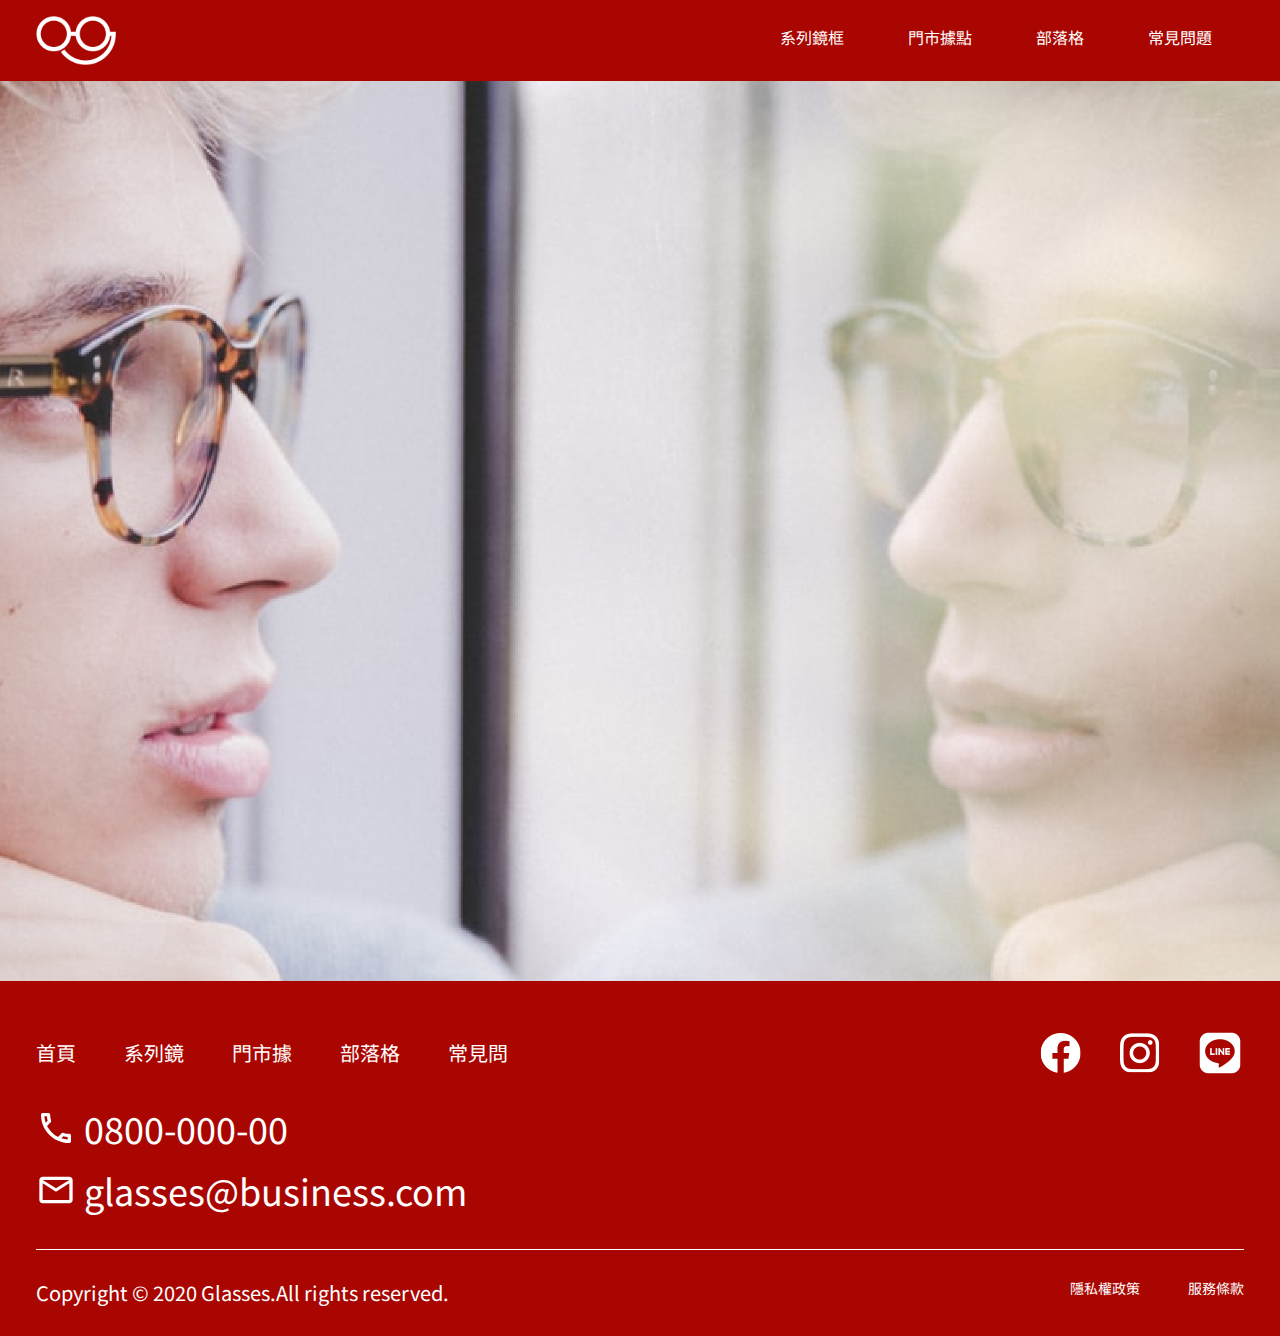
==== index-backup.html @ 694d6b9e "新增banner" ====
<!DOCTYPE html>
<html lang="en">
<head>
    <meta charset="UTF-8">
    <meta http-equiv="X-UA-Compatible" content="IE=edge">
    <meta name="viewport" content="width=device-width, initial-scale=1.0">
    <title>第三週 眼鏡官網</title>

    <link rel="preconnect" href="https://fonts.googleapis.com">
    <link rel="preconnect" href="https://fonts.gstatic.com" crossorigin>
    <link
        href="https://fonts.googleapis.com/css2?family=Noto+Sans+TC:wght@400;700&family=Roboto:ital,wght@0,400;0,500;0,700;1,900&display=swap"
        rel="stylesheet">

    <link rel="stylesheet" href="./all.css">
</head>
<body>
    <div class="header bg-block-red">
        <div class="container d-flex flex-jcsb wrap">
            <a class="item logo" href="index.html">
                <img src="./images/logo-white.png" alt="Logo">
            </a>
            <ul class="item menu text-white d-flex font-s wrap">
                <li class="menu-item"><a href="#">系列鏡框</a></li>
                <li class="menu-item"><a href="#">門市據點</a></li>
                <li class="menu-item"><a href="#">部落格</a></li>
                <li class="menu-item"><a href="#">常見問題</a></li>
            </ul>
        </div>
    </div>

    <div class="banner">
        <p>&nbsp;</p>
        <p>&nbsp;</p>
        <p>&nbsp;</p>
        <p>&nbsp;</p>
        <p>&nbsp;</p>
        <p>&nbsp;</p>
    </div>
    <div class="about-u"></div>
    <div class="classic-prod"></div>
    <div class="design-prod"></div>
    <div class="recommend"></div>
    <div class="contact"></div>

    <footer class="bg-block-red text-white fw-4">
        <div class="container">
            <div class="content d-flex flex-column">
                <div class="d-flex flex-jcsb flex-alic">
                    <ul class="d-flex webmap font-m mb-4">
                        <li><a href="#">首頁</a></li>
                        <li><a href="#">系列鏡</a></li>
                        <li><a href="#">門市據</a></li>
                        <li><a href="#">部落格</a></li>
                        <li><a href="#">常見問</a></li>
                    </ul>
                    <div class="community d-flex">
                        <img src="./images/ic-social-fb.png" alt="facebook">
                        <img src="./images/ic_social_ig.png" alt="instagram">
                        <img src="./images/ic_social_line.png" alt="line">
                    </div>
                </div>
                <ul class="contact">
                    <li><a class="d-flex flex-alic" href="tel:080000000"><img src="./images/call_white_24dp.svg" alt="call-icon">&nbsp;<span>0800-000-00</span></a></li>
                    <li><a class="d-flex flex-alic" href="mailto:glasses@business.co"><img src="./images/email_white_24dp.svg" alt="email-icon">&nbsp;<span>glasses@business.com</span></a></li>
                </ul>
            </div>

            <div class="copyright d-flex flex-jcsb flex-alifs">
                <p class="font-m">Copyright © 2020 Glasses.All rights reserved.</p> 
                <ul class="d-flex">
                    <li class="mb-1 font-xs"><a href="#">隱私權政策</a></li>
                    <li class="mb-1 font-xs"><a href="#">服務條款</a></li>
                </ul>
            </div>
        </div>
    </footer>
</body> 
</html>
---- all.css ----
/* http://meyerweb.com/eric/tools/css/reset/ 
   v2.0 | 20110126
   License: none (public domain)
*/

html, body, div, span, applet, object, iframe,
h1, h2, h3, h4, h5, h6, p, blockquote, pre,
a, abbr, acronym, address, big, cite, code,
del, dfn, em, img, ins, kbd, q, s, samp,
small, strike, strong, sub, sup, tt, var,
b, u, i, center,
dl, dt, dd, ol, ul, li,
fieldset, form, label, legend,
table, caption, tbody, tfoot, thead, tr, th, td,
article, aside, canvas, details, embed, 
figure, figcaption, footer, header, hgroup, 
menu, nav, output, ruby, section, summary,
time, mark, audio, video {
	margin: 0;
	padding: 0;
	border: 0;
	font-size: 100%;
/*	font: inherit; */
	vertical-align: baseline;
}
/* HTML5 display-role reset for older browsers */
article, aside, details, figcaption, figure, 
footer, header, hgroup, menu, nav, section {
	display: block;
}
body {
	line-height: 1;
}
ol, ul {
	list-style: none;
}
blockquote, q {
	quotes: none;
}
blockquote:before, blockquote:after,
q:before, q:after {
	content: '';
	content: none;
}
table {
	border-collapse: collapse;
	border-spacing: 0;
}

*, *::before, *::after{
    box-sizing: border-box;
}
img {
    vertical-align: middle;
    max-width: 100%;
    height: auto;
}
body {
    font-family: 'Noto Sans TC', 'Roboto', -apple-system, BlinkMacSystemFont, 'Segoe UI', "Microsoft JhengHei", "Helvetica Meue", sans-serif;
}
.text-white{
	color: #fff;
}
.fw-4{
	font-weight: 400 !important;
}
.fw-5{
	font-weight: 500;
}
.fw-7{
	font-weight: 700;
}
.fw-9{
	font-weight: 900;
}
.font-xs {
	font-size: 14px;
	line-height: 21px;
}
.font-s {
	font-size: 16px;
	line-height: 24px;
}
.font-m{
	font-size: 20px;
	line-height: 30px;
}
.font-l {
	font-size: 36px;
	line-height: 54px;
}
.font-xl {
	font-size: 64px;
	line-height: 96px;
}
.text-primary {
	color: #650300;
}
.text-secondary {
	color: #AA0601;
}
.bg-light {
	background-color: #FBF2F2;
}
.bg-primary {
	background-color: #AA0601;
}
.bg-brickRed {
	background-color: #650300;
}

.mx-auto{
	margin-right: auto;
	margin-left: auto;
}
.w-100{
	width: 100%;
}

.pt-1 {
	padding-top: 8px;
}
.pt-2 {
	padding-top: 16px;
}
.pt-3 {
	padding-top: 24px;
}
.pt-4 {
	padding-top: 32px;
}
.pt-5 {
	padding-top: 40px;
}
.pt-6 {
	padding-top: 48px;
}
.pt-7 {
	padding-top: 56px;
}
.pt-8 {
	padding-top:64px;
}
.pb-1 {
	padding-bottom: 8px;
}
.pb-2 {
	padding-bottom: 16px;
}
.pb-3 {
	padding-bottom: 24px;
}
.pb-4 {
	padding-bottom: 32px;
}

.mt-1 {
	margin-top: 8px;
}
.mt-2 {
	margin-top: 16px;
}
.mt-3 {
	margin-top: 24px;
}
.mt-4 {
	margin-top: 32px;
}
.mb-1 {
	margin-bottom: 8px;
}
.mb-2 {
	margin-bottom: 16px;
}
.mb-3 {
	margin-bottom: 24px;
}
.mb-4 {
	margin-bottom: 32px;
}

.d-flex{
	display: flex;
}
.wrap{
	flex-wrap: wrap;
}
.flex-column{
	flex-direction: column;
}
.flex-jcc{
	justify-content: center;
}
.flex-jcsb{
	justify-content: space-between;
}
.flex-alifs{
	align-items: flex-start;
}
.flex-alic{
	align-items: center;
}
.align-item-end{
	align-items: flex-end;
}

.all-screen{
	height: 100vh;
}
.btn-shopp {
	padding: 6px 12px;
	background-color: #AA0601;
	color: #fff;
	text-decoration: none;
}
.container {
    max-width: 1296px;
	margin: 0 auto;
	padding: 0 36px;
}
@media (max-width:992px) {
    .container {
		max-width: 100%;
        padding: 0 36px;
    }
}
@media (max-width:767px) {
    .container {
		max-width: 100%;
		margin: 0 auto;
		padding: 0;
    }
	.menu {
		max-width: 100%;
	}
	.menu-item {
		max-width: 50%;
	}
}
.bg-block-red {
	background-color: #AA0601;
}

/** header **/
.item {
	padding-top: 16px;
	padding-bottom: 16px;	
}
.header img {
	max-width: 80px;
}
.menu-item {
	text-align: center;
}
.menu a {
	text-decoration: none;
	color: #fff;
	padding: 9px 32px;
	display: block;
}

@media (max-width:767px) {
	.header .item{
		margin: 0 auto;
	}
	.header .menu {
		padding: 0;
		width: 100%;
	}
	.menu a {
		padding-top: 11px;
		padding-bottom: 11px;
	}
	.menu-item{
		width: 50%;
		border: 1px solid #fff;
		font-size: 16px;
		line-height: 24px;
	}
}
/** header end **/

/** footer **/
footer {
	padding-top: 16px;
}
footer .content{
	padding-top: 32px;
    padding-bottom: 24px;
}
.community img {
	width: 48px;
	margin-left: 32px;
	object-fit:contain;
}
footer a {
	text-decoration: none;
	color: #fff;
}
footer .webmap {
	margin: 0 -24px;
}
footer .webmap li{
	padding: 0 24px;
}
footer .contact {
	font-size: 36px;
	line-height: 54px;
	margin-top: 24px;
}
footer .contact li {
	margin-bottom: 8px;
}
footer .contact img {
	width: 40px;
}
.copyright {
		padding: 28px 0;
}
.copyright ul{
		margin: 0 -24px;
}
.copyright li{
		padding: 0 24px;
}

@media (max-width:992px) {
	footer {
	padding-top: 16px;
}
	.community img {
		width: 40px;
		margin-left: 16px;
	}
	footer .contact img {
		width: 40px;
		text-align: start;
	}
	.copyright li {
		font-size: 16px;
		line-height: 24px;
	}
}

@media (max-width:767px) {
	.community img {
		width: 24px;
		margin-left: 8px;
	}
	footer {
		padding-top: 24px;
		padding-left: 14px;
		padding-right: 14px;
	}
	footer .content {
		padding: 0;
		display: flex;
		flex-direction: row-reverse;
		justify-content: space-between;
		align-items: flex-start;
	}
	.webmap {
		display: none;
	}
	footer .contact {
		margin: 0;
		font-size: 16px;
		line-height: 24px;
		padding-bottom: 16px;
	}
	footer .contact img {
		width: 18px;
	}
	.copyright {
		padding: 16px 0;
	}
	.copyright p{
		margin-bottom: 8px;
	}
	.copyright, .copyright ul{
		flex-direction: column;
	}
	.copyright li {
		font-size: 16px;
		line-height: 24px;
	}
}

.copyright {
	border-top: 1px solid #fff;
}
/** footer end **/

/** bnner **/
.banner {
	background: url(./images/home-header.png) center no-repeat;
	background-size: cover;
	height: 100vh;
}
@media (max-width:767px) {
	.banner {
		background: url(./images/home-header-sm.png) center no-repeat;
		background-size: cover;
		height: 100vh;
	}
}
/** bnner end **/
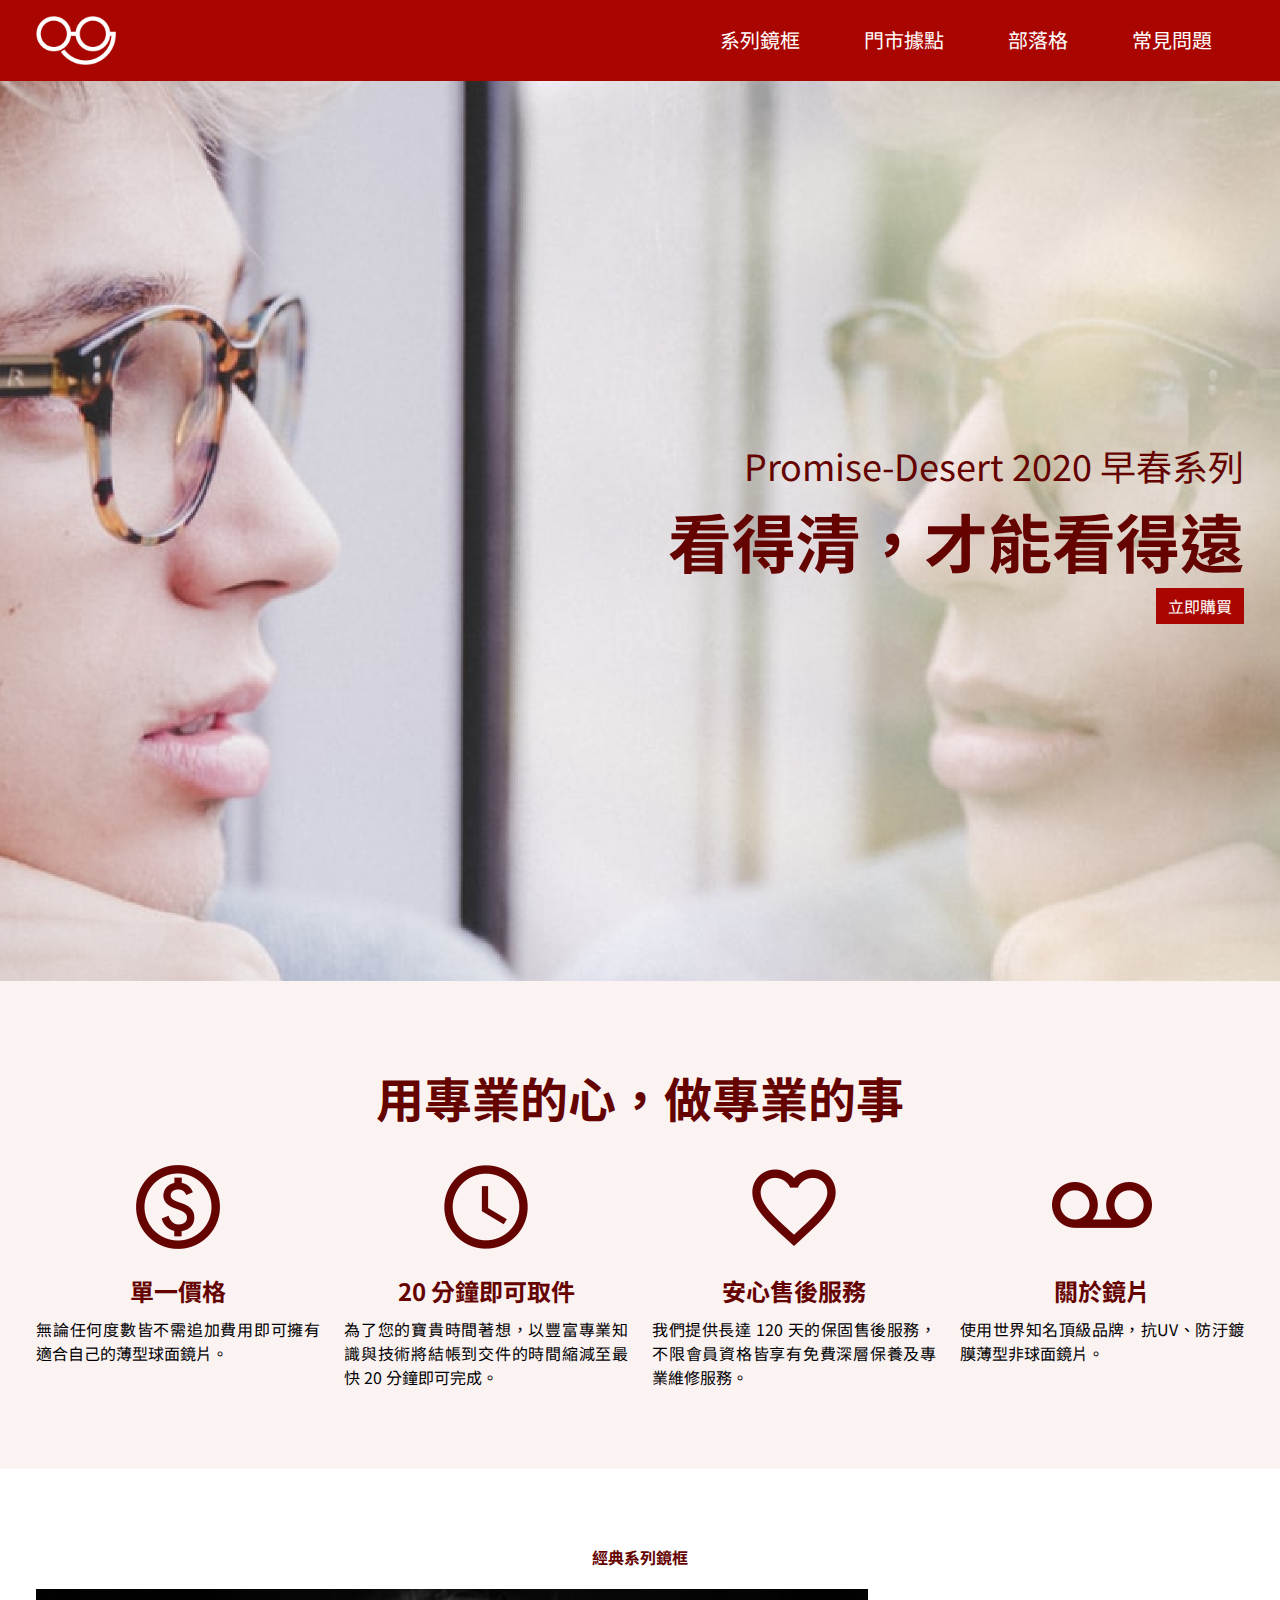
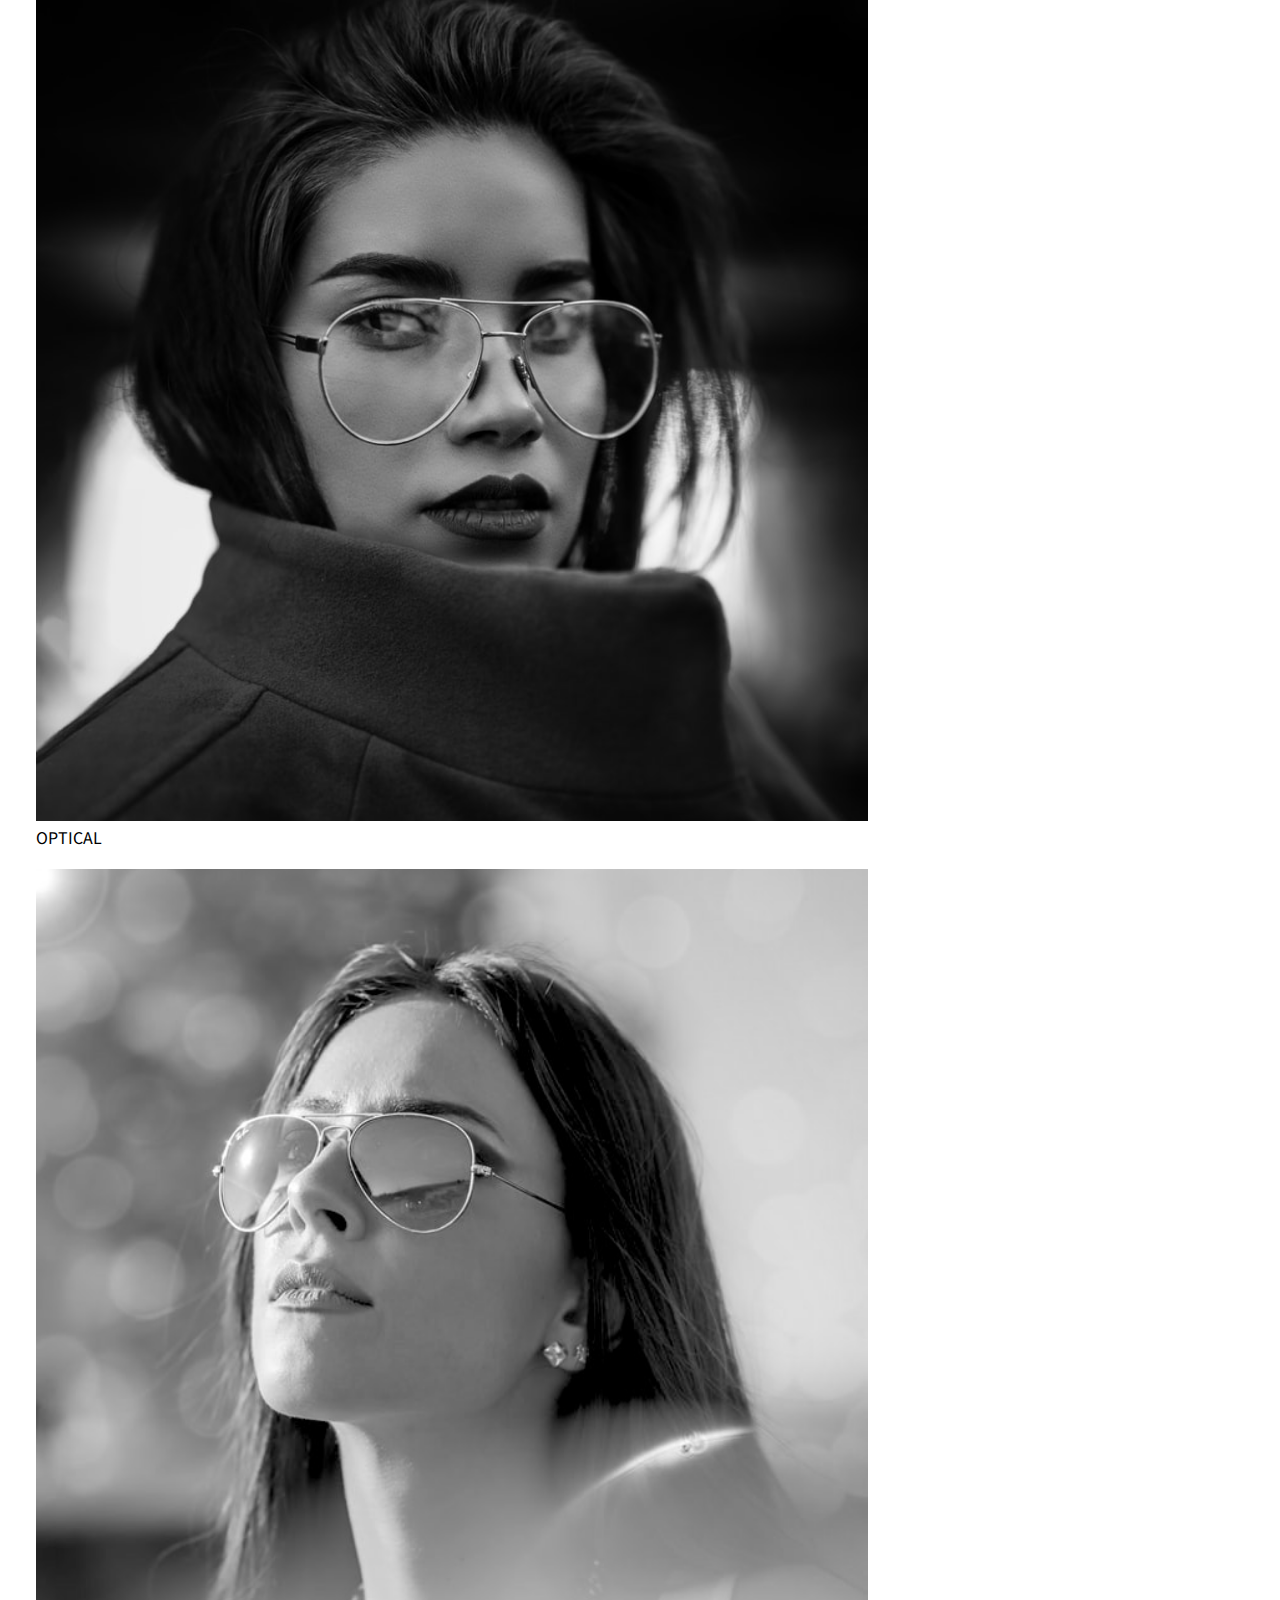
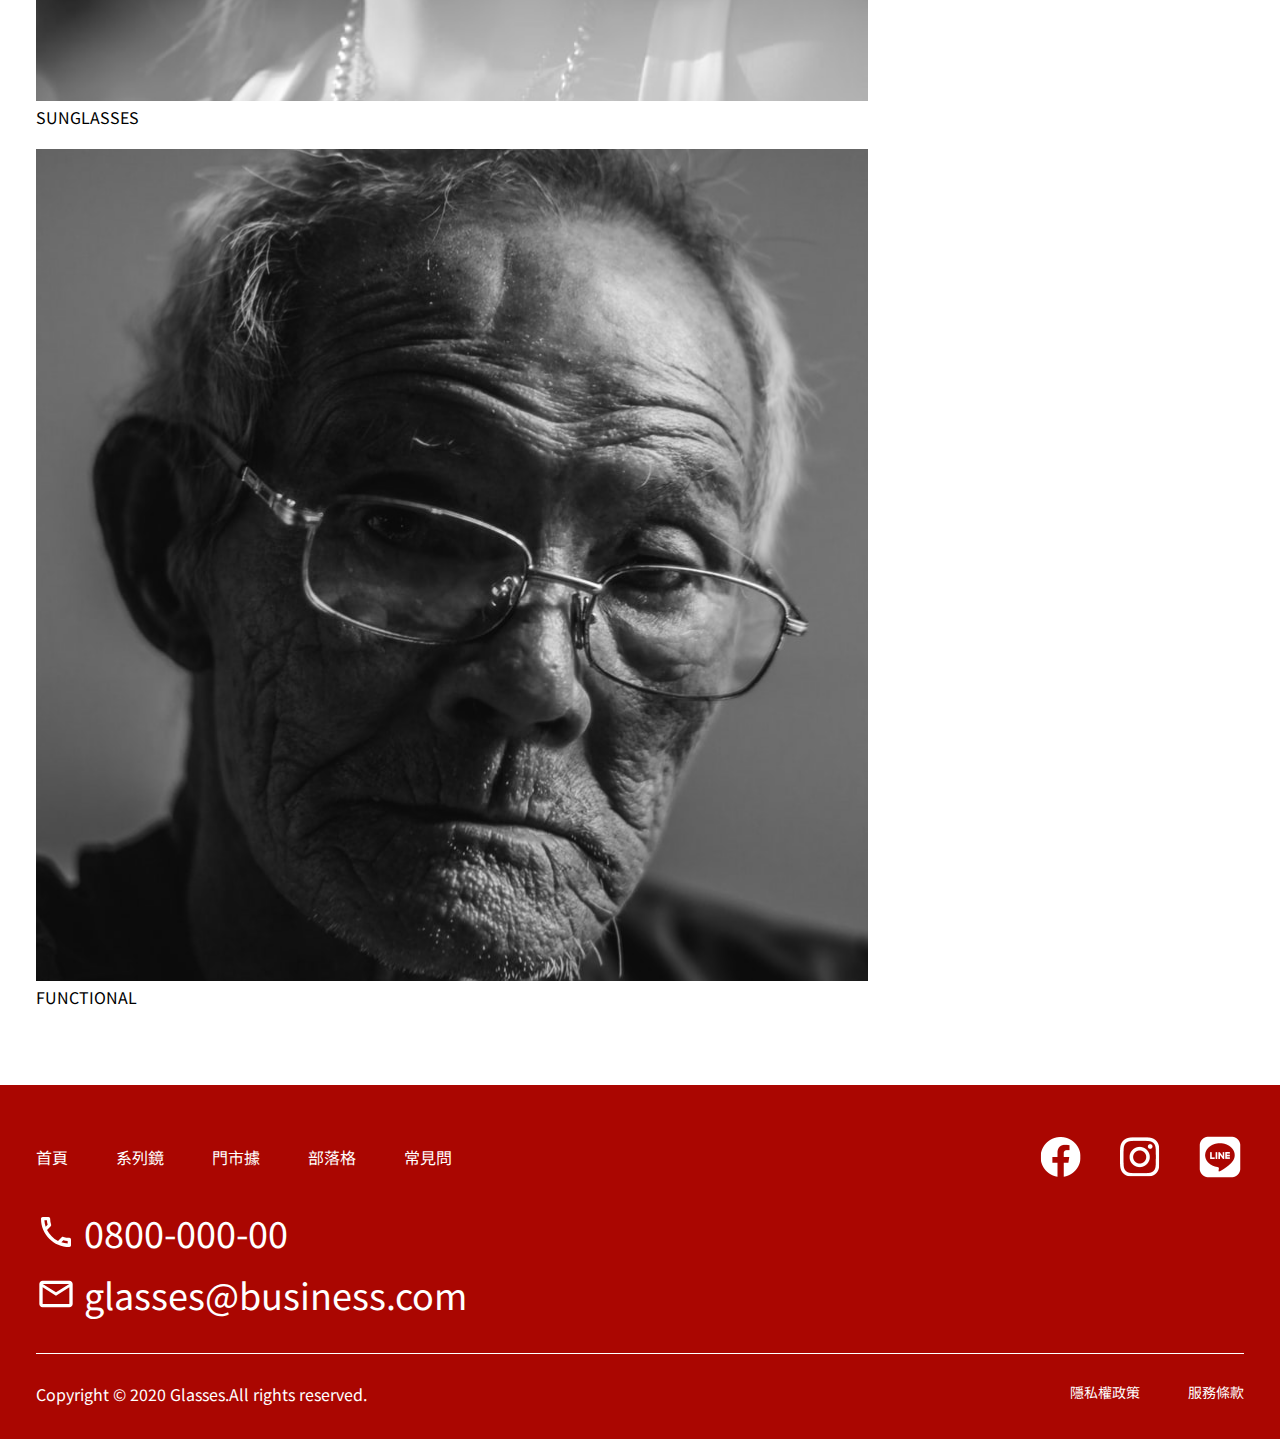
==== commit fd28be36: "week-3 ok" ====
--- a/index-backup.html
+++ b/index-backup.html
@@ -20,7 +20,7 @@
             <a class="item logo" href="index.html">
                 <img src="./images/logo-white.png" alt="Logo">
             </a>
-            <ul class="item menu text-white d-flex font-s wrap">
+            <ul class="item menu text-white d-flex font-m wrap">
                 <li class="menu-item"><a href="#">系列鏡框</a></li>
                 <li class="menu-item"><a href="#">門市據點</a></li>
                 <li class="menu-item"><a href="#">部落格</a></li>
@@ -29,16 +29,65 @@
         </div>
     </div>
 
-    <div class="banner">
-        <p>&nbsp;</p>
-        <p>&nbsp;</p>
-        <p>&nbsp;</p>
-        <p>&nbsp;</p>
-        <p>&nbsp;</p>
-        <p>&nbsp;</p>
-    </div>
-    <div class="about-u"></div>
-    <div class="classic-prod"></div>
+    <section class="banner">
+        <div class="container">
+            <div class="main d-flex flex-column flex-jcc align-item-end">
+                <p class="font-l text-primary">Promise-Desert 2020 早春系列</p>
+                <div class="title font-xl fw-7 text-primary">看得清，才能看得遠</div>
+                <a class="font-s btn-shopp" href="#">立即購買</a>
+            </div>
+        </div>
+    </section>
+
+    <section class="about-us bg-light pt-10 pb-10">
+        <div class="container">
+            <div class="slogan text-primary fw-7 text-center">用專業的心，做專業的事</div>
+            <div class="feature text-center">
+                <ul class="d-flex flex-jcsb wrap">
+                    <li class="mt-3 mx-auto">
+                        <div class="feature-icon"><img src="./images/home-section2-1.png" alt="單一價格"></div>
+                        <p class="feature-tt text-primary mt-2">單一價格</p>
+                        <p class="font-s text-justify mt-1">無論任何度數皆不需追加費用即可擁有適合自己的薄型球面鏡片。</p>
+                    </li>
+                    <li class="mt-3 mx-auto">
+                        <div class="feature-icon"><img src="./images/home-section2-2.png" alt="20 分鐘即可取件"></div>
+                        <p class="feature-tt text-primary mt-2">20 分鐘即可取件</p>
+                        <p class="font-s text-justify mt-1">為了您的寶貴時間著想，以豐富專業知識與技術將結帳到交件的時間縮減至最快 20 分鐘即可完成。</p>
+                    </li>
+                    <li class="mt-3 mx-auto">
+                        <div class="feature-icon"><img src="./images/home-section2-3.png" alt="安心售後服務"></div>
+                        <p class="feature-tt text-primary mt-2">安心售後服務</p>
+                        <p class="font-s text-justify mt-1">我們提供長達 120 天的保固售後服務，不限會員資格皆享有免費深層保養及專業維修服務。</p>
+                    </li>
+                    <li class="mt-3 mx-auto">
+                        <div class="feature-icon"><img src="./images/home-section2-4.png" alt="關於鏡片"></div>
+                        <p class="feature-tt text-primary mt-2">關於鏡片</p>
+                        <p class="font-s text-justify mt-1">使用世界知名頂級品牌，抗UV、防汙鍍膜薄型非球面鏡片。</p>
+                    </li>
+                </ul>
+            </div>
+
+        </div>
+    </section>
+    <section class="classic-prod pt-10 pb-10">
+        <div class="container">
+            <div class="option-tt fw-7 text-primary text-center">經典系列鏡框</div>
+            <div class="row d-flex wrap">
+                <div class="prod-item mt-3">
+                    <img src="./images/home-section3-1.png" alt="">
+                    <p class="mt-1 prod-name font-2l">OPTICAL</p>
+                </div>
+                <div class="prod-item mt-3">
+                    <img src="./images/home-section3-2.png" alt="">
+                    <p class="mt-1 prod-name font-2l">SUNGLASSES</p>
+                </div>
+                <div class="prod-item mt-3">
+                    <img src="./images/home-section3-3.png" alt="">
+                    <p class="mt-1 prod-name font-2l">FUNCTIONAL</p>
+                </div>
+            </div>
+        </div>
+    </section>
     <div class="design-prod"></div>
     <div class="recommend"></div>
     <div class="contact"></div>
@@ -47,7 +96,7 @@
         <div class="container">
             <div class="content d-flex flex-column">
                 <div class="d-flex flex-jcsb flex-alic">
-                    <ul class="d-flex webmap font-m mb-4">
+                    <ul class="d-flex webmap font-s mb-4">
                         <li><a href="#">首頁</a></li>
                         <li><a href="#">系列鏡</a></li>
                         <li><a href="#">門市據</a></li>
@@ -67,7 +116,7 @@
             </div>
 
             <div class="copyright d-flex flex-jcsb flex-alifs">
-                <p class="font-m">Copyright © 2020 Glasses.All rights reserved.</p> 
+                <p class="font-s">Copyright © 2020 Glasses.All rights reserved.</p> 
                 <ul class="d-flex">
                     <li class="mb-1 font-xs"><a href="#">隱私權政策</a></li>
                     <li class="mb-1 font-xs"><a href="#">服務條款</a></li>
--- a/all.css
+++ b/all.css
@@ -113,6 +113,12 @@
 	margin-right: auto;
 	margin-left: auto;
 }
+.text-center {
+	text-align: center;
+}
+.text-justify {
+	text-align: justify;
+}
 .w-100{
 	width: 100%;
 }
@@ -141,6 +147,14 @@
 .pt-8 {
 	padding-top:64px;
 }
+.pt-9 {
+	padding-top:72px;
+}
+.pt-10 {
+	padding-top:80px;
+}
+
+
 .pb-1 {
 	padding-bottom: 8px;
 }
@@ -153,6 +167,18 @@
 .pb-4 {
 	padding-bottom: 32px;
 }
+.pb-10 {
+	padding-bottom: 80px;
+}
+@media (max-width:767px) {
+	.pt-10 {
+		padding-top: 40px;
+	}
+	.pb-10 {
+	padding-bottom: 40px;
+	}
+}
+
 
 .mt-1 {
 	margin-top: 8px;
@@ -204,9 +230,6 @@
 	align-items: flex-end;
 }
 
-.all-screen{
-	height: 100vh;
-}
 .btn-shopp {
 	padding: 6px 12px;
 	background-color: #AA0601;
@@ -278,7 +301,7 @@
 		line-height: 24px;
 	}
 }
-/** header end **/
+/** header END **/
 
 /** footer **/
 footer {
@@ -389,7 +412,7 @@
 .copyright {
 	border-top: 1px solid #fff;
 }
-/** footer end **/
+/** footer END **/
 
 /** bnner **/
 .banner {
@@ -397,11 +420,68 @@
 	background-size: cover;
 	height: 100vh;
 }
+.main {
+	height: 100vh;
+}
 @media (max-width:767px) {
 	.banner {
 		background: url(./images/home-header-sm.png) center no-repeat;
 		background-size: cover;
-		height: 100vh;
-	}
-}
-/** bnner end **/
+		height: 400px;
+		padding: 0 14px;
+	}
+	.banner .main {
+		height: 400px;
+	}
+	.banner p {
+		font-size: 16px;
+		line-height: 24px;
+	}
+	.banner .title {
+		font-size: 24px;
+		line-height: 36px;
+	}
+}
+/** bnner END **/
+
+/** about-us **/
+.slogan{
+	font-size: 48px;
+	line-height: 72px;
+}
+.feature li {
+	max-width: 25%;
+}
+.feature-icon img{
+	width: 100px;
+}
+.feature-tt{
+	font-size: 24px;
+	line-height: 36px;
+	font-weight: 700;
+}
+.feature ul {
+	margin: 0 -12px;
+}
+.feature li {
+	padding: 0 12px;
+}
+@media (max-width:996px) {
+	.feature li {
+		max-width: 50%;
+	}
+}
+@media (max-width:767px) {
+	.feature {
+		padding: 0 14px;
+	}
+	.feature li {
+		max-width: 100%;
+	}
+	.slogan{
+		font-size: 24px;
+		line-height: 36px;
+	}
+
+}
+/** about-us END **/